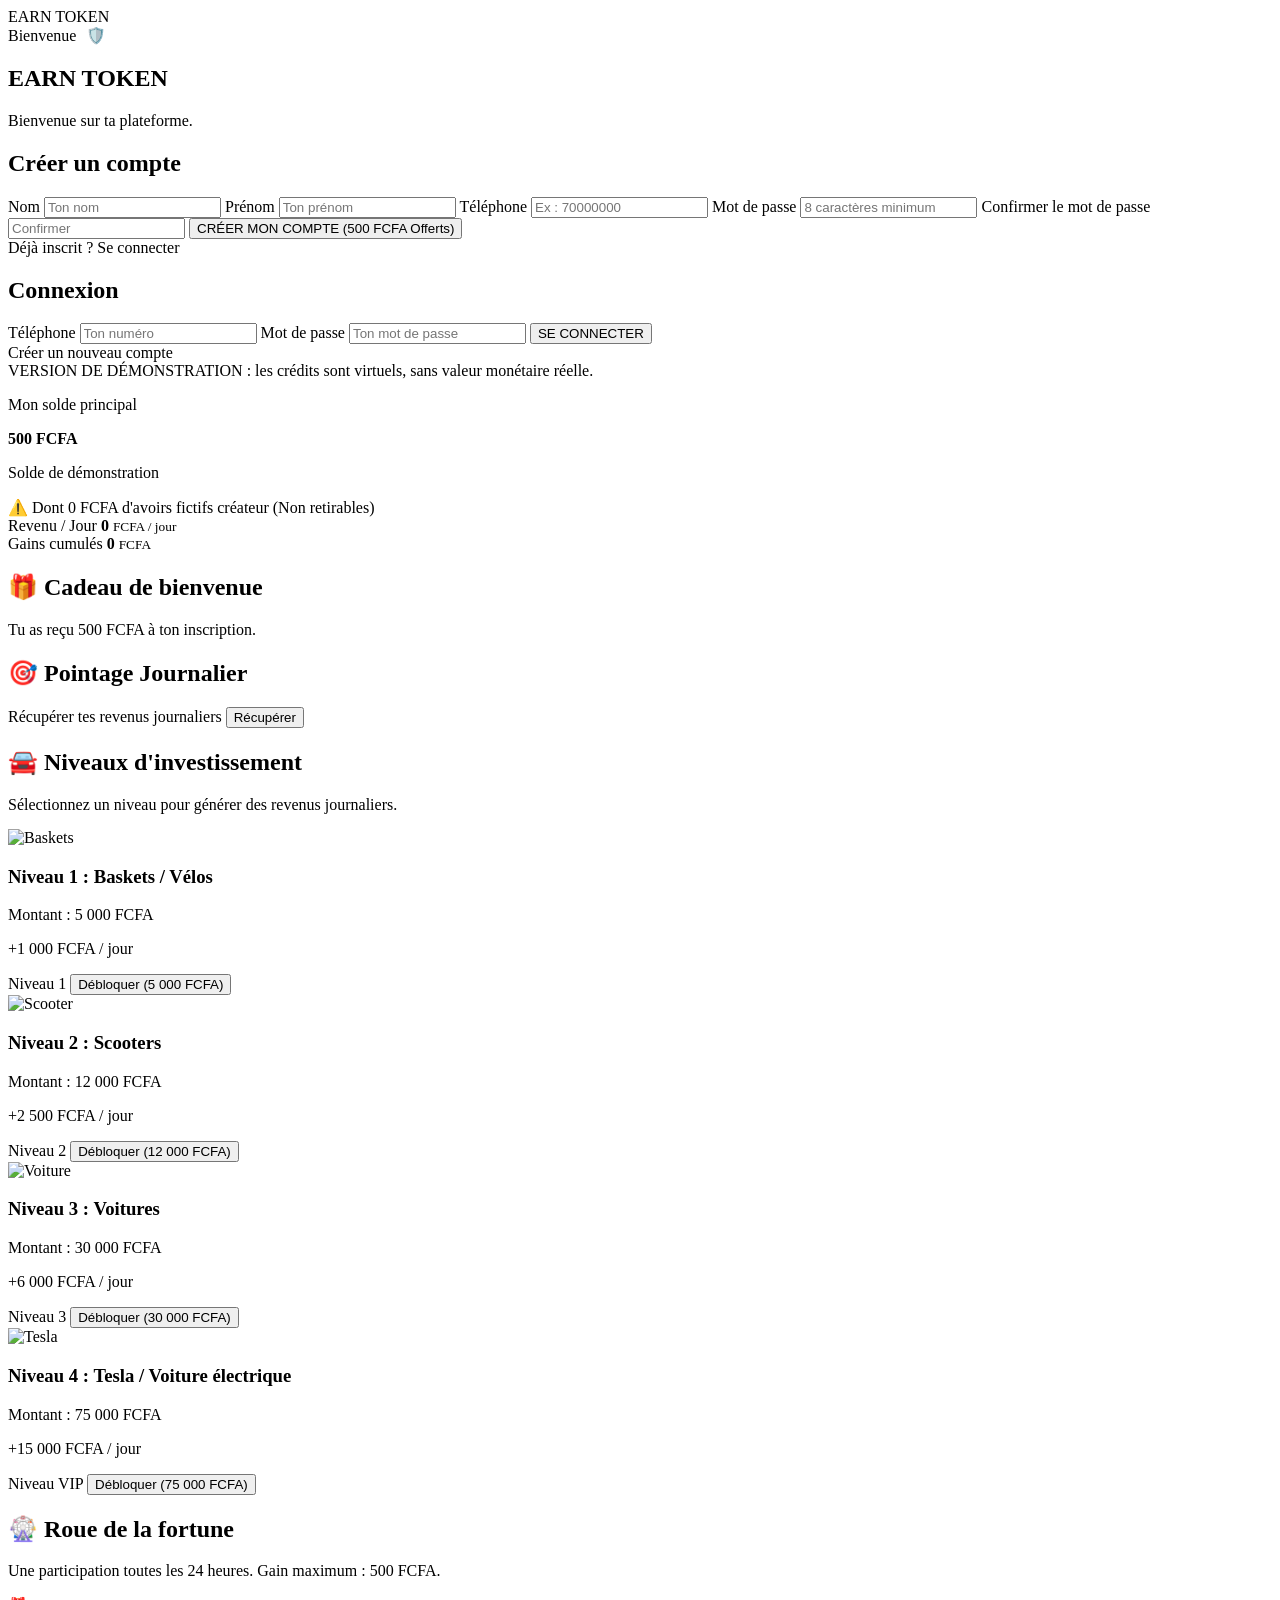
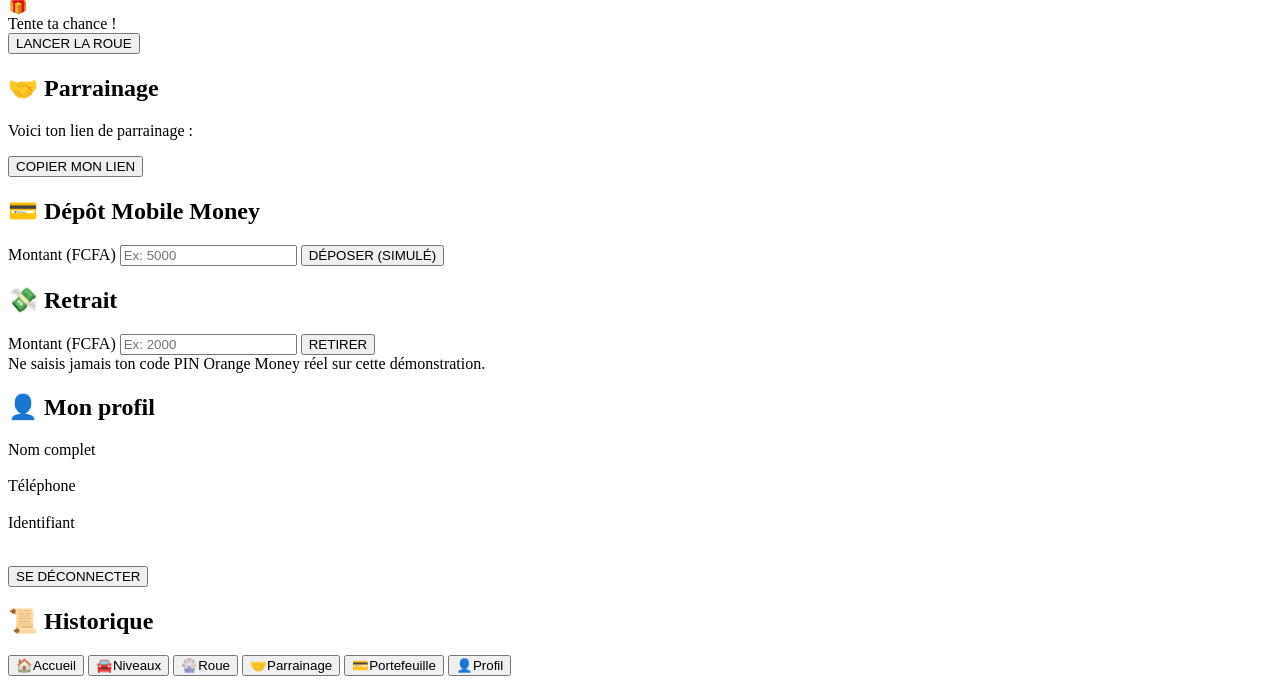
==== index.html @ d2cfa56d "Add files via upload" ====
<!DOCTYPE html>
<html lang="fr">
<head>
<meta charset="UTF-8">
<meta name="viewport" content="width=device-width, initial-scale=1.0">
<meta name="theme-color" content="#07111f">
<title>EARN TOKEN</title>


<link rel="stylesheet" href="style.css">
</head>


<body>


<header>
  <div class="logo">EARN TOKEN</div>
  <div style="display:flex; align-items:center; gap:10px;">
    <div id="headerUser" class="muted">Bienvenue</div>
    <span id="adminTriggerBtn" class="admin-trigger" title="Panneau créateur">🛡️</span>
  </div>
</header>


<!-- INSCRIPTION ET CONNEXION -->
<section id="authSection" class="auth">
  <h1>EARN TOKEN</h1>
  <p class="muted">Bienvenue sur ta plateforme.</p>


  <div class="card" id="registerBox">
    <h2>Créer un compte</h2>
    <form id="registerForm">
      <label>Nom</label>
      <input id="regNom" required placeholder="Ton nom">


      <label>Prénom</label>
      <input id="regPrenom" required placeholder="Ton prénom">


      <label>Téléphone</label>
      <input id="regPhone" type="tel" required placeholder="Ex : 70000000">


      <label>Mot de passe</label>
      <input id="regPassword" type="password" minlength="8" required placeholder="8 caractères minimum">


      <label>Confirmer le mot de passe</label>
      <input id="regConfirm" type="password" minlength="8" required placeholder="Confirmer">


      <button class="btn" type="submit">CRÉER MON COMPTE (500 FCFA Offerts)</button>
    </form>
    <div class="switch" id="goLogin">Déjà inscrit ? Se connecter</div>
  </div>


  <div class="card hidden" id="loginBox">
    <h2>Connexion</h2>
    <form id="loginForm">
      <label>Téléphone</label>
      <input id="loginPhone" type="tel" required placeholder="Ton numéro">


      <label>Mot de passe</label>
      <input id="loginPassword" type="password" required placeholder="Ton mot de passe">


      <button class="btn" type="submit">SE CONNECTER</button>
    </form>
    <div class="switch" id="goRegister">Créer un nouveau compte</div>
  </div>
</section>


<!-- APPLICATION -->
<main id="appSection" class="container hidden">


  <div class="notice">
    VERSION DE DÉMONSTRATION : les crédits sont virtuels, sans valeur monétaire réelle.
  </div>


  <!-- ACCUEIL -->
  <section class="page" id="page-home">
    <div class="balance">
      <p>Mon solde principal</p>
      <strong><span id="balance">500</span> FCFA</strong>
      <p class="muted">Solde de démonstration</p>
      <div id="fictionalNotice" class="fictional-notice hidden">
        ⚠️ Dont <span id="fictionalAmt">0</span> FCFA d'avoirs fictifs créateur (Non retirables)
      </div>
    </div>


    <div class="stats">
      <div class="stat">
        <span class="muted">Revenu / Jour</span>
        <strong id="dailyIncome">0</strong>
        <small class="muted">FCFA / jour</small>
      </div>
      <div class="stat">
        <span class="muted">Gains cumulés</span>
        <strong id="earnings">0</strong>
        <small class="muted">FCFA</small>
      </div>
    </div>


    <div class="card" style="margin-top:15px">
      <h2>🎁 Cadeau de bienvenue</h2>
      <p>Tu as reçu 500 FCFA à ton inscription.</p>
    </div>


    <div class="card">
      <h2>🎯 Pointage Journalier</h2>
      <div class="history-item">
        <span>Récupérer tes revenus journaliers</span>
        <button class="btn" id="dailyClaimBtn" style="width:auto;margin:0">Récupérer</button>
      </div>
    </div>
  </section>


  <!-- CATALOGUE / NIVEAUX -->
  <section class="page hidden" id="page-orders">
    <h2>🚘 Niveaux d'investissement</h2>
    <p class="muted" style="margin-bottom:15px">
      Sélectionnez un niveau pour générer des revenus journaliers.
    </p>


    <div class="card product">
      <img src="https://images.unsplash.com/photo-1542291026-7eec264c27ff?w=700" alt="Baskets">
      <div class="product-info">
        <h3>Niveau 1 : Baskets / Vélos</h3>
        <p>Montant : 5 000 FCFA</p>
        <p class="green">+1 000 FCFA / jour</p>
        <span class="tag">Niveau 1</span>
        <button class="btn buyBtn" data-lvl="1" data-cost="5000" data-income="1000">Débloquer (5 000 FCFA)</button>
      </div>
    </div>


    <div class="card product">
      <img src="https://images.unsplash.com/photo-1558981806-ec527fa84c39?w=700" alt="Scooter">
      <div class="product-info">
        <h3>Niveau 2 : Scooters</h3>
        <p>Montant : 12 000 FCFA</p>
        <p class="green">+2 500 FCFA / jour</p>
        <span class="tag">Niveau 2</span>
        <button class="btn buyBtn" data-lvl="2" data-cost="12000" data-income="2500">Débloquer (12 000 FCFA)</button>
      </div>
    </div>


    <div class="card product">
      <img src="https://images.unsplash.com/photo-1503376780353-7e6692767b70?w=700" alt="Voiture">
      <div class="product-info">
        <h3>Niveau 3 : Voitures</h3>
        <p>Montant : 30 000 FCFA</p>
        <p class="green">+6 000 FCFA / jour</p>
        <span class="tag">Niveau 3</span>
        <button class="btn buyBtn" data-lvl="3" data-cost="30000" data-income="6000">Débloquer (30 000 FCFA)</button>
      </div>
    </div>


    <div class="card product">
      <img src="https://images.unsplash.com/photo-1563720223185-11003d516935?w=700" alt="Tesla">
      <div class="product-info">
        <h3>Niveau 4 : Tesla / Voiture électrique</h3>
        <p>Montant : 75 000 FCFA</p>
        <p class="green">+15 000 FCFA / jour</p>
        <span class="tag">Niveau VIP</span>
        <button class="btn buyBtn" data-lvl="4" data-cost="75000" data-income="15000">Débloquer (75 000 FCFA)</button>
      </div>
    </div>
  </section>


  <!-- ROUE -->
  <section class="page hidden" id="page-wheel">
    <div class="card wheel">
      <h2>🎡 Roue de la fortune</h2>
      <p class="muted">Une participation toutes les 24 heures. Gain maximum : 500 FCFA.</p>
      <div class="wheel-icon">🎁</div>
      <div class="result" id="wheelResult">Tente ta chance !</div>
      <button class="btn" id="spinBtn">LANCER LA ROUE</button>
      <p id="wheelTimer" class="muted" style="margin-top:15px"></p>
    </div>
  </section>


  <!-- PARRAINAGE -->
  <section class="page hidden" id="page-invite">
    <div class="card">
      <h2>🤝 Parrainage</h2>
      <p>Voici ton lien de parrainage :</p>
      <div class="ref-link" id="refLink" style="margin:12px 0"></div>
      <button class="btn" id="copyLink">COPIER MON LIEN</button>
    </div>
  </section>


  <!-- PORTEFEUILLE -->
  <section class="page hidden" id="page-wallet">
    <div class="card">
      <h2>💳 Dépôt Mobile Money</h2>
      <label>Montant (FCFA)</label>
      <input id="depositAmount" type="number" placeholder="Ex: 5000">
      <button class="btn" id="depositBtn">DÉPOSER (SIMULÉ)</button>
    </div>
    <div class="card">
      <h2>💸 Retrait</h2>
      <label>Montant (FCFA)</label>
      <input id="withdrawAmount" type="number" placeholder="Ex: 2000">
      <button class="btn blue" id="withdrawBtn">RETIRER</button>
    </div>
    <div class="notice">
      Ne saisis jamais ton code PIN Orange Money réel sur cette démonstration.
    </div>
  </section>


  <!-- PROFIL -->
  <section class="page hidden" id="page-profile">
    <div class="card">
      <h2>👤 Mon profil</h2>
      <p class="muted">Nom complet</p>
      <h3 id="profileName"></h3>
      <p class="muted">Téléphone</p>
      <h3 id="profilePhone"></h3>
      <p class="muted">Identifiant</p>
      <h3 id="profileId"></h3>
      <button class="btn red" id="logoutBtn" style="margin-top:15px">SE DÉCONNECTER</button>
    </div>
    <div class="card">
      <h2>📜 Historique</h2>
      <div id="historyList"></div>
    </div>
  </section>
</main>


<!-- NAVIGATION -->
<nav id="bottomNav" class="nav hidden">
  <button class="active" data-page="home"><span>🏠</span>Accueil</button>
  <button data-page="orders"><span>🚘</span>Niveaux</button>
  <button data-page="wheel"><span>🎡</span>Roue</button>
  <button data-page="invite"><span>🤝</span>Parrainage</button>
  <button data-page="wallet"><span>💳</span>Portefeuille</button>
  <button data-page="profile"><span>👤</span>Profil</button>
</nav>


<script src="app.js" defer></script>
</body>
</html>
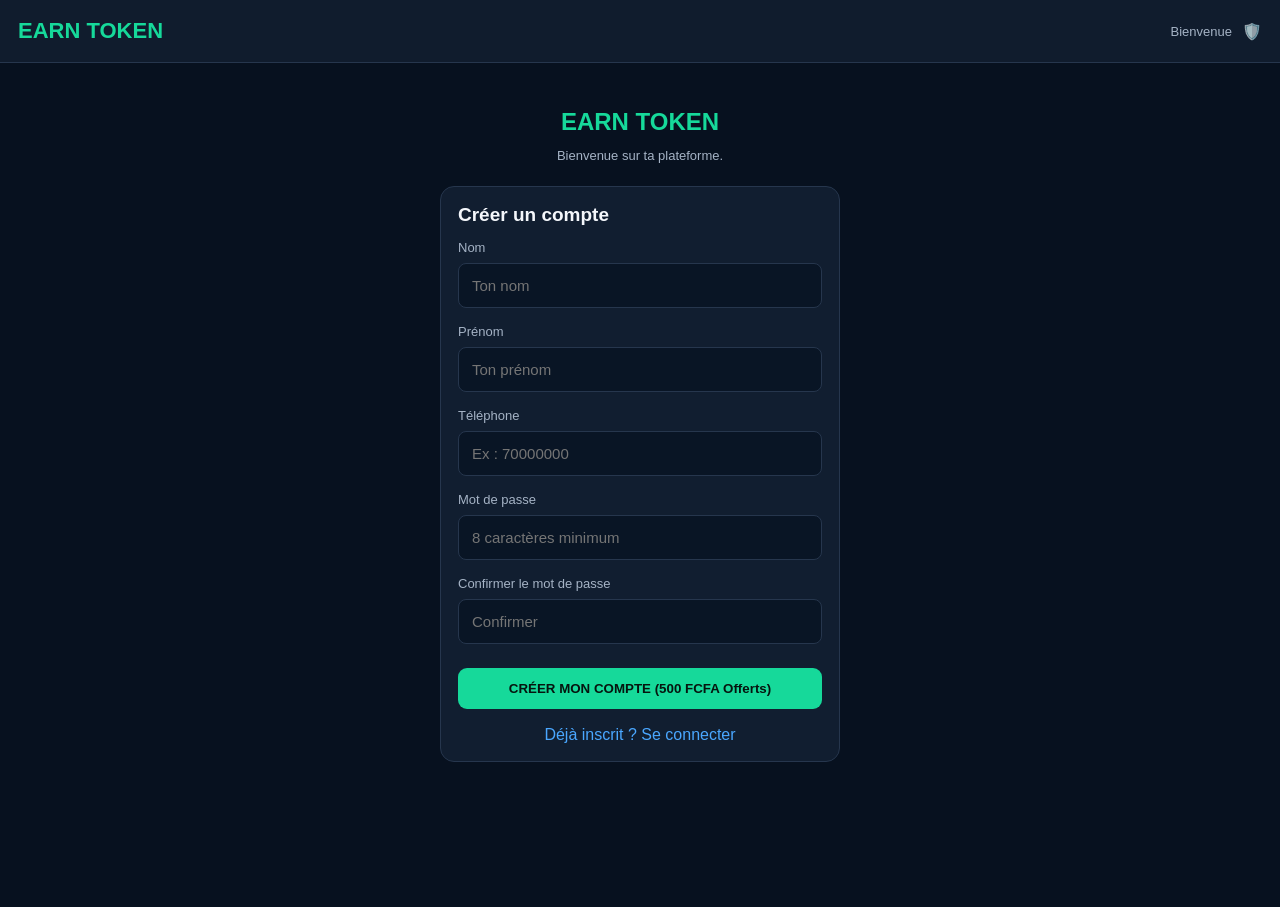
==== commit 2e4e3d5c: "Add files via upload" ====
--- a/style.css
+++ b/style.css
@@ -0,0 +1,96 @@
+:root {
+  --bg:#07111f;
+  --card:#111e30;
+  --green:#16d99a;
+  --blue:#168cff;
+  --red:#e82127;
+  --text:#f4f7fb;
+  --muted:#a5b3c5;
+  --border:#26364d;
+}
+*{box-sizing:border-box;margin:0;padding:0}
+body{
+  background:var(--bg);color:var(--text);
+  font-family:Arial,sans-serif;padding-bottom:85px;
+  touch-action: manipulation;
+}
+header{
+  background:#101c2d;padding:18px;
+  display:flex;justify-content:space-between;
+  align-items:center;border-bottom:1px solid var(--border);
+}
+.logo{font-size:22px;font-weight:bold;color:var(--green)}
+.container{max-width:650px;margin:auto;padding:15px}
+.card{
+  background:var(--card);border:1px solid var(--border);
+  border-radius:14px;padding:17px;margin-bottom:15px;
+}
+h2{font-size:19px;margin-bottom:12px}
+h3{font-size:16px;margin-bottom:8px}
+p{line-height:1.5}
+.muted{color:var(--muted);font-size:13px}
+input{
+  display:block;width:100%;padding:13px;margin:7px 0 14px;
+  border-radius:8px;border:1px solid var(--border);
+  background:#091525;color:white;font-size:15px;
+}
+label{font-size:13px;color:var(--muted)}
+button{
+  border:0;border-radius:9px;padding:13px;
+  font-weight:bold;cursor:pointer;
+}
+.btn{width:100%;background:var(--green);color:#06150f;margin-top:10px}
+.btn.blue{background:var(--blue);color:white}
+.btn.red{background:var(--red);color:white}
+button:disabled{background:#566477;color:#ddd;cursor:not-allowed}
+.hidden{display:none!important}
+.auth{max-width:430px;margin:30px auto;padding:15px}
+.auth h1{text-align:center;color:var(--green);margin-bottom:10px}
+.auth>p{text-align:center;margin-bottom:20px}
+.switch{text-align:center;color:#4aa7ff;margin-top:17px;cursor:pointer}
+.balance{
+  padding:23px;border-radius:15px;
+  background:linear-gradient(130deg,#087b64,#124a80);
+}
+.balance strong{font-size:30px;display:block;margin:12px 0}
+.stats{display:grid;grid-template-columns:1fr 1fr;gap:12px;margin-top:15px}
+.stat{background:#182a40;padding:15px;border-radius:12px}
+.stat strong{display:block;font-size:21px;margin-top:8px}
+.notice{
+  background:#352d19;color:#f5d991;
+  border:1px solid #79652e;border-radius:10px;
+  padding:12px;font-size:12px;margin-bottom:15px;
+}
+.fictional-notice{
+  background:#4d2516;color:#ffa885;
+  border:1px solid #a8421e;border-radius:8px;
+  padding:8px 12px;font-size:11px;margin-top:8px;
+}
+.product{padding:0;overflow:hidden}
+.product img{width:100%;height:190px;object-fit:cover;display:block}
+.product-info{padding:15px}
+.product-info p{margin:6px 0}
+.tag{
+  display:inline-block;background:#183c34;color:var(--green);
+  border-radius:20px;padding:5px 10px;font-size:11px;margin-top:5px;
+}
+.nav{
+  position:fixed;bottom:0;left:0;right:0;
+  background:#101c2d;border-top:1px solid var(--border);
+  display:flex;justify-content:space-around;padding:9px 2px;
+  z-index:5;
+}
+.nav button{background:none;color:var(--muted);padding:5px 3px;font-size:10px}
+.nav button.active{color:var(--green)}
+.nav span{display:block;font-size:19px;margin-bottom:4px}
+.history-item{
+  display:flex;justify-content:space-between;gap:10px;
+  padding:12px 0;border-bottom:1px solid var(--border);font-size:13px;
+}
+.green{color:var(--green)}
+.wheel{text-align:center;padding:25px 15px}
+.wheel-icon{font-size:85px;margin:20px}
+.result{color:var(--green);font-weight:bold;margin:15px 0;font-size:17px}
+.ref-link{word-break:break-all;background:#091525;padding:12px;border-radius:8px;font-size:12px}
+.admin-trigger{cursor:pointer;opacity:0.8;transition:0.2s}
+.admin-trigger:hover{opacity:1}
